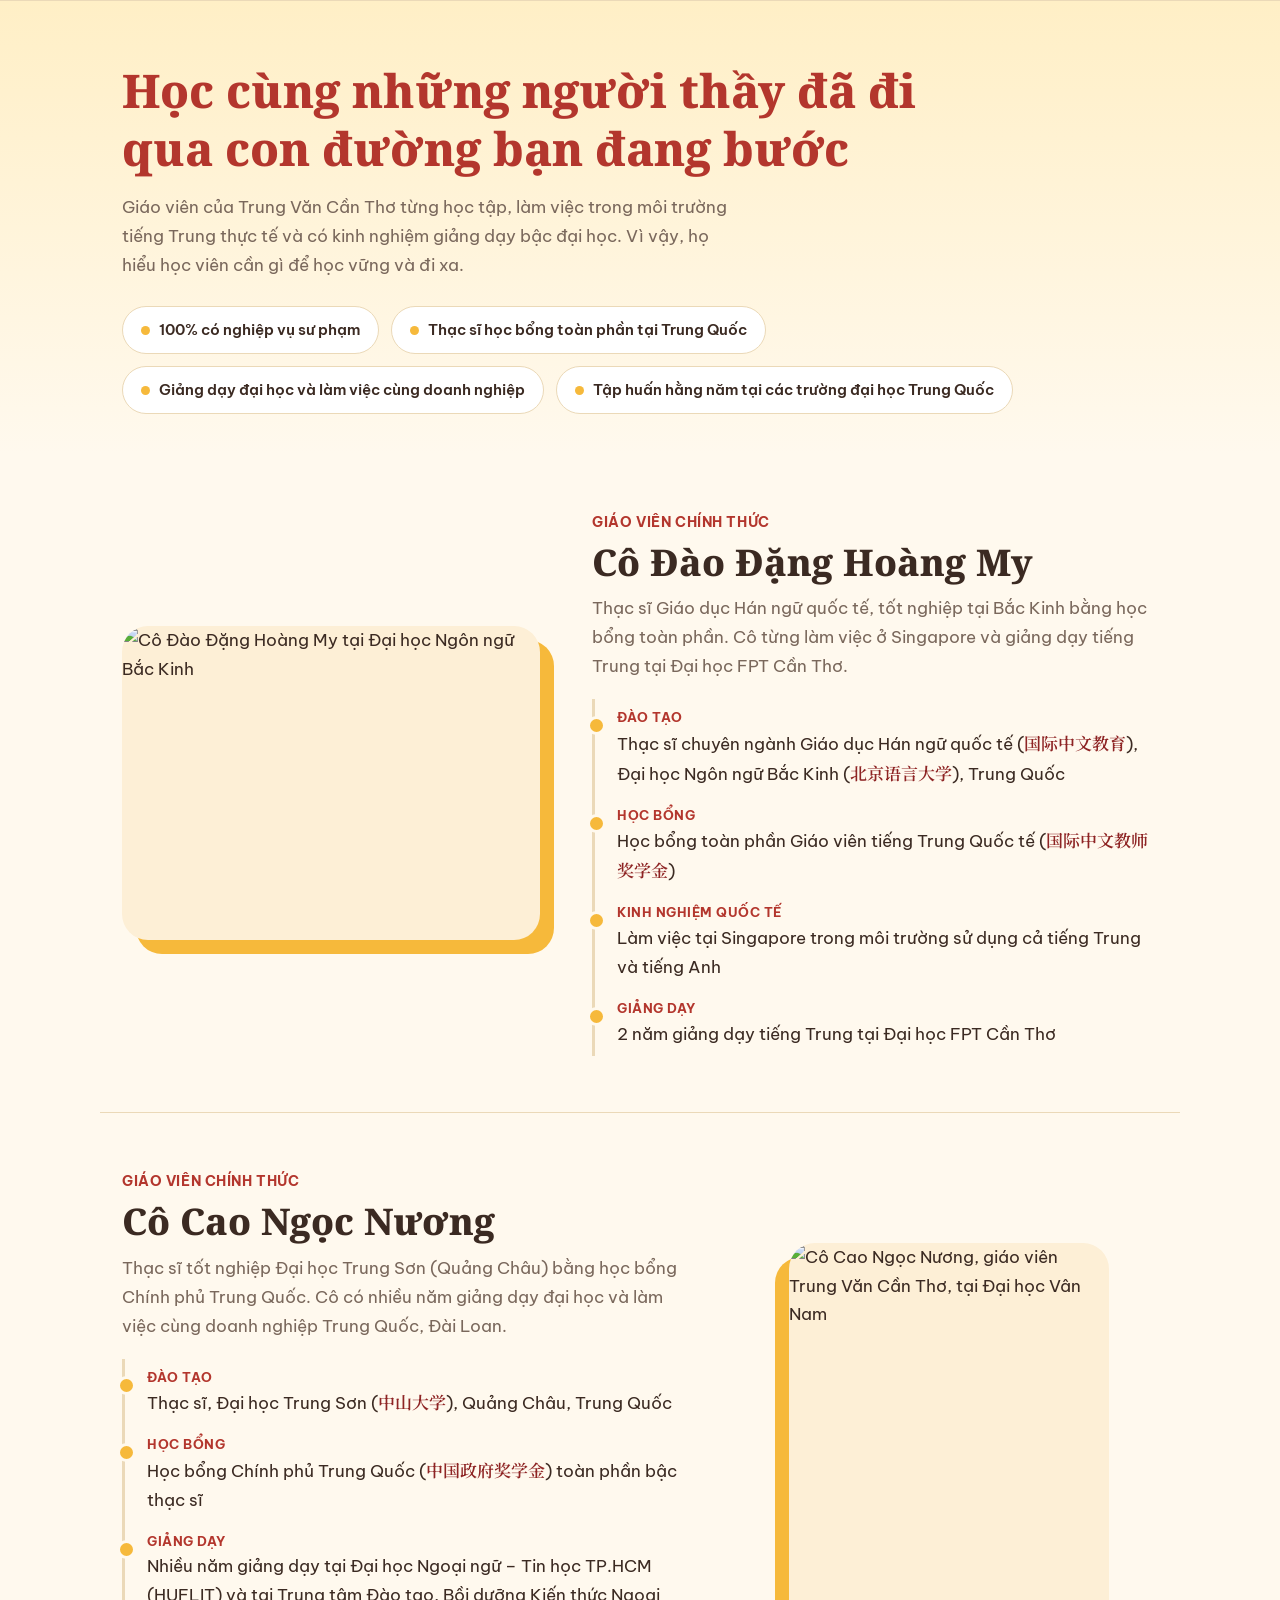
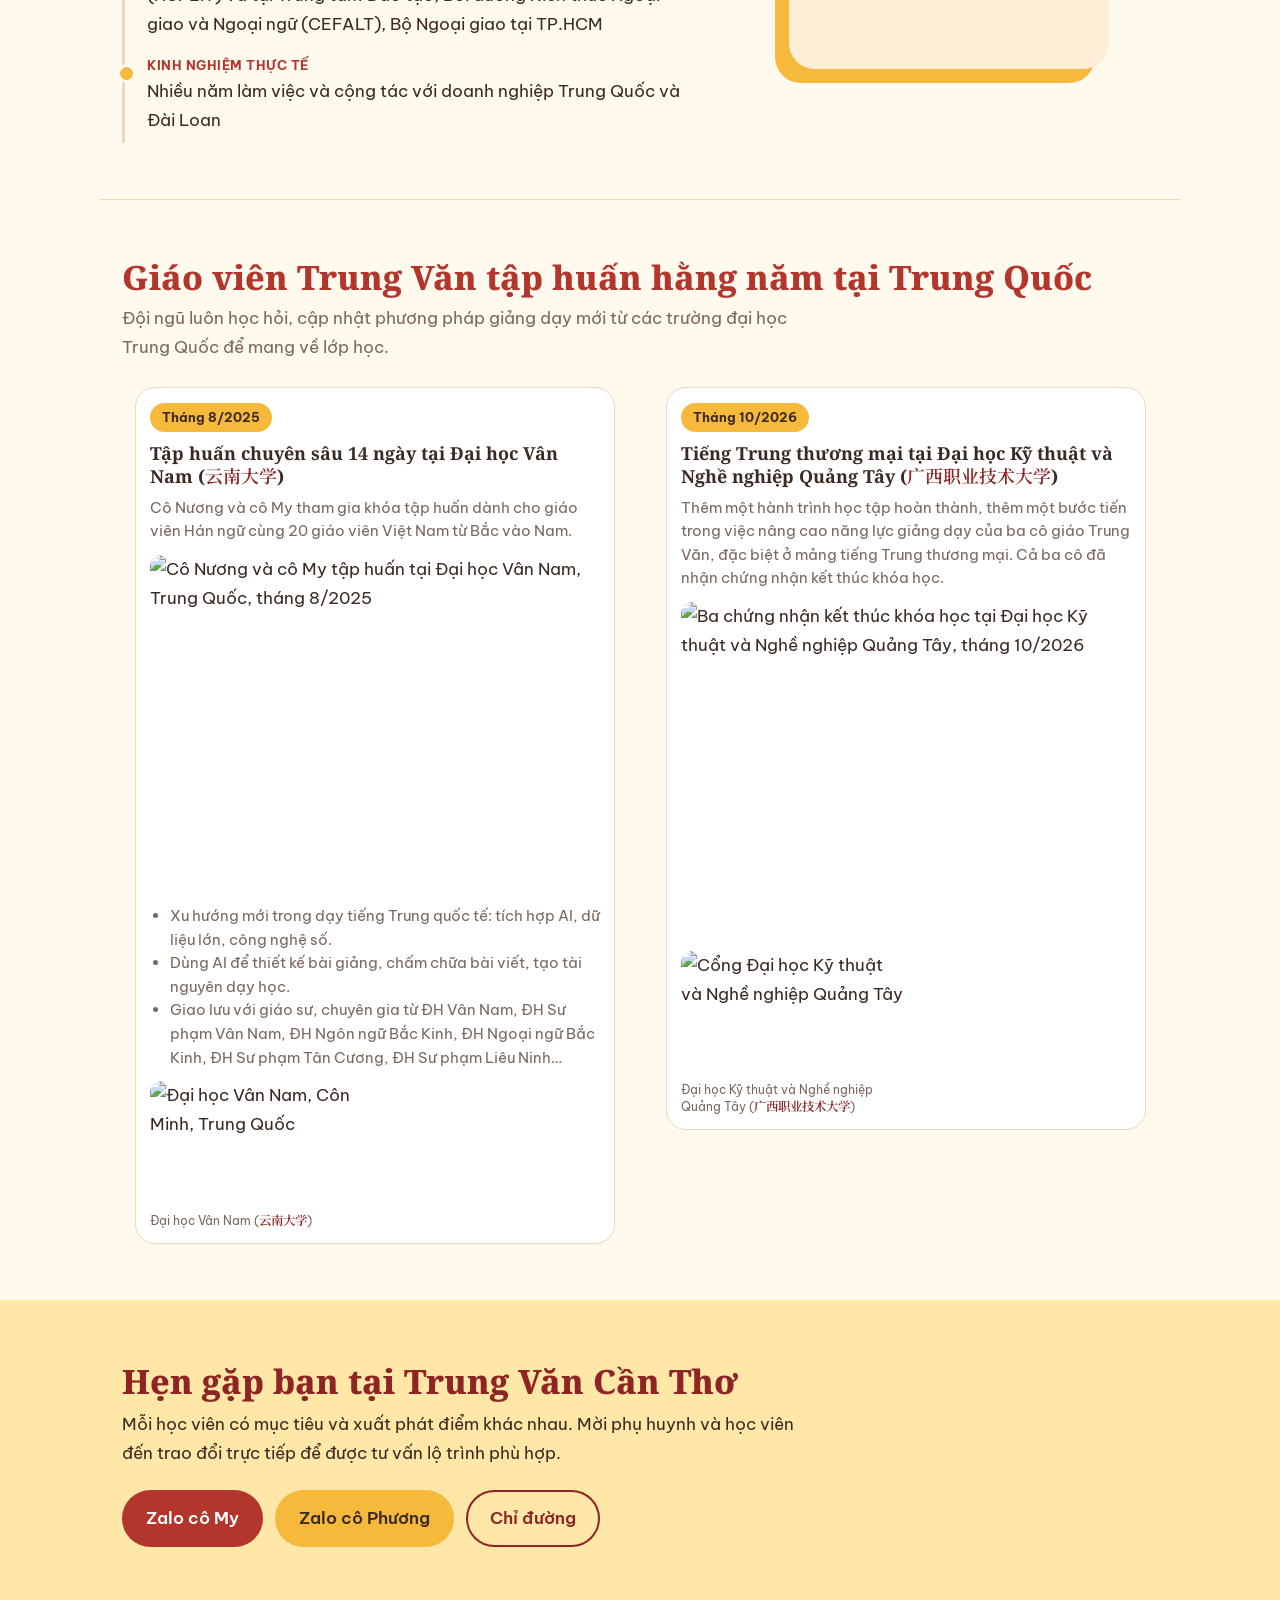
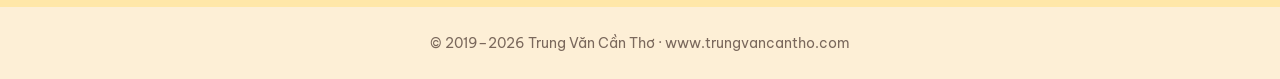
==== doi-ngu-giao-vien.html @ 6b7791e5 "Add files via upload" ====
<!DOCTYPE html>
<html lang="vi">
<head>
<meta charset="utf-8"><meta name="color-scheme" content="light">
<meta name="viewport" content="width=device-width, initial-scale=1, viewport-fit=cover">
<title>Đội ngũ giáo viên – Trung Văn Cần Thơ</title>
<meta name="description" content="Đội ngũ giáo viên Trung Văn Cần Thơ: thạc sĩ học bổng toàn phần tại Trung Quốc, giàu kinh nghiệm giảng dạy đại học và làm việc cùng doanh nghiệp.">
<link rel="preconnect" href="https://fonts.googleapis.com">
<link rel="preconnect" href="https://fonts.gstatic.com" crossorigin>
<link href="https://fonts.googleapis.com/css2?family=Be+Vietnam+Pro:wght@400;500;600;700&family=Noto+Serif:wght@700;800&family=Noto+Serif+SC:wght@600;900&display=swap" rel="stylesheet">
<style>
:root{--red:#B3362D;--red-d:#8E2424;--gold:#F6B93B;--gold-s:#FFE7A8;--bg:#FFF9EE;--bg2:#FDEFD6;--fg:#3B2A22;--mute:#7A685C;--card:#FFFFFF;--line:#EBD9B8;--hero1:#FFEFC6;
box-sizing:border-box;padding-top:env(safe-area-inset-top,0px);padding-bottom:env(safe-area-inset-bottom,0px)}


*{box-sizing:border-box;margin:0}
html{scroll-behavior:smooth;scroll-padding-top:84px}
body{background:var(--bg);color:var(--fg);font-family:'Be Vietnam Pro',system-ui,sans-serif;line-height:1.7;font-size:17px}
body::before{content:"";position:fixed;inset:0 0 auto;height:env(safe-area-inset-top,0px);background:var(--card);z-index:60}
a{color:inherit}
h1,h2,h3{font-family:'Noto Serif','Be Vietnam Pro',serif;line-height:1.25}
.wrap{max-width:1080px;margin:0 auto;padding:0 22px}
:focus-visible{outline:3px solid var(--red);outline-offset:3px}
header{position:sticky;top:env(safe-area-inset-top,0px);z-index:50;background:var(--card);border-bottom:1px solid var(--line)}
.bar{display:flex;align-items:center;gap:16px;padding:8px 22px;max-width:1080px;margin:0 auto}
.brand{display:flex;align-items:center;gap:10px;text-decoration:none;font-family:'Noto Serif',serif;font-weight:800;color:var(--red);font-size:1.05rem;white-space:nowrap}
.brand img{width:46px;height:46px;border-radius:50%;object-fit:cover;mix-blend-mode:multiply}

nav{margin-left:auto;display:flex;gap:2px;overflow-x:auto;scrollbar-width:none}
nav a{padding:8px 12px;border-radius:99px;text-decoration:none;font-size:.93rem;white-space:nowrap;font-weight:500}
nav a:hover{background:var(--bg2)}
nav a.on{background:var(--gold-s);color:#3B2A22;font-weight:700}
nav a.cta{background:var(--red);color:#fff;font-weight:600}
.hero{background:linear-gradient(180deg,var(--hero1),var(--bg));padding:60px 0 40px}
.hero h1{font-size:clamp(1.9rem,4.2vw,2.9rem);font-weight:800;color:var(--red);max-width:18em}
.hero p{margin-top:16px;max-width:36em;color:var(--mute);font-size:1.07rem}
.facts{display:flex;flex-wrap:wrap;gap:12px;margin-top:26px;list-style:none;padding:0}
.facts li{padding:10px 18px;border-radius:99px;background:var(--card);border:1px solid var(--line);font-weight:600;font-size:.95rem}
.facts li::before{content:"";display:inline-block;width:9px;height:9px;border-radius:50%;background:var(--gold);margin-right:9px}
section{padding:56px 0}
.teacher{display:grid;grid-template-columns:.85fr 1.15fr;gap:52px;align-items:center}
.teacher.rev{grid-template-columns:1.15fr .85fr}.teacher.rev .pic{order:2}
.pic{position:relative;aspect-ratio:4/5;border-radius:26px;overflow:hidden;box-shadow:14px 14px 0 var(--gold);background:var(--bg2)}
.rev .pic{box-shadow:-14px 14px 0 var(--gold)}
.pic img{width:100%;height:100%;object-fit:cover}
.pic .ph{height:100%;display:grid;place-items:center;text-align:center;color:var(--mute);font-size:.92rem;padding:20px}
.pic .ph b{display:block;font-family:'Noto Serif SC',serif;font-weight:900;font-size:5rem;color:var(--red);line-height:1.1}
.role{color:var(--red);font-weight:700;font-size:.9rem;letter-spacing:.04em;text-transform:uppercase}
.teacher h2{font-size:clamp(1.6rem,3.2vw,2.3rem);font-weight:800;margin:4px 0 10px}
.teacher .sum{color:var(--mute);margin-bottom:18px}
.cred{list-style:none;padding:0;border-left:3px solid var(--line)}
.cred li{position:relative;padding:8px 0 8px 22px}
.cred li::before{content:"";position:absolute;left:-8px;top:17px;width:13px;height:13px;border-radius:50%;background:var(--gold);border:3px solid var(--bg)}
.cred small{display:block;color:var(--red);font-weight:700;font-size:.8rem;letter-spacing:.04em;text-transform:uppercase}
.zh{font-family:'Noto Serif SC',serif;font-weight:600;color:var(--red-d)}

.pair{display:grid;grid-template-columns:1fr 1fr;gap:16px;margin-top:44px}.pair figure{position:relative;border-radius:20px;overflow:hidden;aspect-ratio:4/3;background:var(--bg2)}.pair img{width:100%;height:100%;object-fit:cover}.pair figcaption{position:absolute;left:0;right:0;bottom:0;padding:26px 14px 10px;color:#fff;font-size:.9rem;font-weight:600;background:linear-gradient(transparent,#000a)}
.collage{margin-top:44px}.collage figure{border-radius:22px;overflow:hidden;background:var(--bg2);box-shadow:0 10px 30px #0002}.collage img{display:block;width:100%;height:auto;-webkit-user-select:none;user-select:none;-webkit-touch-callout:none}.collage figcaption{padding:12px 18px;font-size:.92rem;color:var(--mute);background:var(--card)}
.div{height:1px;background:var(--line);max-width:1080px;margin:0 auto}
.contact{background:var(--gold-s);color:#3B2A22;padding:60px 0}
.contact h2{font-size:clamp(1.5rem,3vw,2.1rem);font-weight:800;color:var(--red-d)}
.contact p{margin:8px 0 22px;max-width:40em}
.btns{display:flex;flex-wrap:wrap;gap:12px}
.btn{display:inline-flex;padding:12px 22px;border-radius:99px;font-weight:600;text-decoration:none;border:2px solid transparent}
.btn.red{background:var(--red);color:#fff}.btn.gold{background:var(--gold);color:#3B2A22}
.btn.line{border-color:var(--red-d);color:var(--red-d)}
footer{background:var(--bg2);color:var(--mute);padding:24px 0;font-size:.9rem;text-align:center}
@media (max-width:860px){
.teacher,.teacher.rev{grid-template-columns:1fr;gap:32px}.teacher.rev .pic{order:0}
.pic{max-width:340px;margin:0 8px 14px 0}.rev .pic{box-shadow:14px 14px 0 var(--gold)}
.pair{grid-template-columns:1fr}.brand span{display:none}section{padding:44px 0}
}
@media (prefers-reduced-motion:reduce){*{scroll-behavior:auto!important}}


/* ===== ảnh vừa phải + watermark mờ ===== */
.pic{max-width:340px;justify-self:center;width:100%}
.teacher.rev .pic{justify-self:center}
.pic::after,.wm::after{content:"";position:absolute;inset:0;background:url("data:image/svg+xml,%3Csvg xmlns=%22http://www.w3.org/2000/svg%22 width=%22300%22 height=%22200%22%3E%3Cg transform=%22rotate%28-28 150 100%29%22 font-family=%22Arial%2Csans-serif%22 font-weight=%22700%22 font-size=%2220%22 text-anchor=%22middle%22%3E%3Ctext x=%22151%22 y=%22101%22 fill=%22%23000%22 fill-opacity=%22.10%22%3ETRUNG VAN CAN THO%3C/text%3E%3Ctext x=%22150%22 y=%22100%22 fill=%22%23fff%22 fill-opacity=%22.30%22%3ETRUNG VAN CAN THO%3C/text%3E%3C/g%3E%3C/svg%3E") repeat;pointer-events:auto;z-index:2}
.wm{position:relative}
.collage{max-width:760px;margin-left:auto;margin-right:auto}
.collage figure{max-width:100%}
.pic img,.wm img{-webkit-user-select:none;user-select:none;-webkit-touch-callout:none}
@media (max-width:860px){.pic{max-width:280px;justify-self:start}.collage{margin-top:32px}}
.pic::after{background:none}
/* ảnh giáo viên: ảnh toàn cảnh, giữ đúng tỉ lệ gốc (không cắt/phóng to), cỡ nhỏ */
.pic{aspect-ratio:auto!important;max-width:320px}.pic.land{max-width:440px}.pic img{display:block;width:100%;height:auto;object-fit:contain}
@media (max-width:860px){.pic{max-width:280px}.pic.land{max-width:340px}}
/* ===== tập huấn tại Trung Quốc ===== */
.train .head h2{font-size:clamp(1.5rem,3vw,2.1rem);font-weight:800;color:var(--red)}
.train .head p{color:var(--mute);margin:6px 0 26px;max-width:40em}
.train-grid{display:grid;grid-template-columns:repeat(2,minmax(0,1fr));gap:26px;align-items:start}
.train-card{background:var(--card);border:1px solid var(--line);border-radius:20px;padding:14px;width:100%;max-width:480px;margin:0 auto}
.train-card .tag{display:inline-block;padding:3px 12px;border-radius:99px;background:var(--gold);color:#3B2A22;font-weight:700;font-size:.82rem}
.train-card h3{font-size:1.12rem;margin:10px 0 6px}
.train-card p,.train-card li{font-size:.95rem;line-height:1.55;color:var(--mute)}
.train-card p{margin:8px 0}.train-card ul{padding-left:20px;margin:8px 0 0}
.train-card img{display:block;width:100%;height:auto;border-radius:12px;pointer-events:none;-webkit-user-select:none;user-select:none}
.train-main{margin:12px 0}.train-main img{aspect-ratio:4/3;object-fit:cover}
.train-school{width:50%;margin-top:12px}.train-school img{aspect-ratio:16/9;object-fit:cover}
.train-school small{display:block;margin-top:4px;color:var(--mute);font-size:.78rem;line-height:1.3}
@media (max-width:760px){.train-grid{grid-template-columns:1fr;gap:22px}.train-card{max-width:420px}.train-school{width:62%}}


html{color-scheme:light}
</style>
<link rel="icon" href="favicon.png" type="image/png"><meta name="theme-color" content="#B3362D">
<link rel="stylesheet" href="assets/site.css">
</head>
<body>
<header class="site" id="site-header" data-active="doi-ngu-giao-vien"></header>
<script src="assets/site.js"></script>

<main id="top">
<div class="hero"><div class="wrap">
 <h1>Học cùng những người thầy đã đi qua con đường bạn đang bước</h1>
 <p>Giáo viên của Trung Văn Cần Thơ từng học tập, làm việc trong môi trường tiếng Trung thực tế và có kinh nghiệm giảng dạy bậc đại học. Vì vậy, họ hiểu học viên cần gì để học vững và đi xa.</p>
 <ul class="facts"><li>100% có nghiệp vụ sư phạm</li><li>Thạc sĩ học bổng toàn phần tại Trung Quốc</li><li>Giảng dạy đại học và làm việc cùng doanh nghiệp</li><li>Tập huấn hằng năm tại các trường đại học Trung Quốc</li></ul>
</div></div>

<!--
  GIÁO VIÊN: mỗi giáo viên là 1 khối <section>…</section>. Muốn thêm giáo viên: sao chép nguyên 1 khối
  (giữ class "teacher" hoặc "teacher rev" để ảnh nằm trái/phải xen kẽ), đổi tên, học vị, ảnh trong images/giao-vien/.
-->
<section><div class="wrap teacher">
 <div class="pic land"><img src="images/giao-vien/co-dao-dang-hoang-my.jpg" alt="Cô Đào Đặng Hoàng My tại Đại học Ngôn ngữ Bắc Kinh" draggable="false" oncontextmenu="return false" width="640" height="480"></div>
 <div>
  <div class="role">Giáo viên chính thức</div>
  <h2>Cô Đào Đặng Hoàng My</h2>
  <p class="sum">Thạc sĩ Giáo dục Hán ngữ quốc tế, tốt nghiệp tại Bắc Kinh bằng học bổng toàn phần. Cô từng làm việc ở Singapore và giảng dạy tiếng Trung tại Đại học FPT Cần Thơ.</p>
  <ul class="cred">
   <li><small>Đào tạo</small>Thạc sĩ chuyên ngành Giáo dục Hán ngữ quốc tế (<span class="zh">国际中文教育</span>), Đại học Ngôn ngữ Bắc Kinh (<span class="zh">北京语言大学</span>), Trung Quốc</li>
   <li><small>Học bổng</small>Học bổng toàn phần Giáo viên tiếng Trung Quốc tế (<span class="zh">国际中文教师奖学金</span>)</li>
   <li><small>Kinh nghiệm quốc tế</small>Làm việc tại Singapore trong môi trường sử dụng cả tiếng Trung và tiếng Anh</li>
   <li><small>Giảng dạy</small>2 năm giảng dạy tiếng Trung tại Đại học FPT Cần Thơ</li>
  </ul>
 </div>
</div></section>

<div class="div"></div>

<section><div class="wrap teacher rev">
 <div>
  <div class="role">Giáo viên chính thức</div>
  <h2>Cô Cao Ngọc Nương</h2>
  <p class="sum">Thạc sĩ tốt nghiệp Đại học Trung Sơn (Quảng Châu) bằng học bổng Chính phủ Trung Quốc. Cô có nhiều năm giảng dạy đại học và làm việc cùng doanh nghiệp Trung Quốc, Đài Loan.</p>
  <ul class="cred">
   <li><small>Đào tạo</small>Thạc sĩ, Đại học Trung Sơn (<span class="zh">中山大学</span>), Quảng Châu, Trung Quốc</li>
   <li><small>Học bổng</small>Học bổng Chính phủ Trung Quốc (<span class="zh">中国政府奖学金</span>) toàn phần bậc thạc sĩ</li>
   <li><small>Giảng dạy</small>Nhiều năm giảng dạy tại Đại học Ngoại ngữ – Tin học TP.HCM (HUFLIT) và tại Trung tâm Đào tạo, Bồi dưỡng Kiến thức Ngoại giao và Ngoại ngữ (CEFALT), Bộ Ngoại giao tại TP.HCM</li>
   <li><small>Kinh nghiệm thực tế</small>Nhiều năm làm việc và cộng tác với doanh nghiệp Trung Quốc và Đài Loan</li>
  </ul>
 </div>
 <div class="pic"><img src="images/giao-vien/co-cao-ngoc-nuong.jpg" alt="Cô Cao Ngọc Nương, giáo viên Trung Văn Cần Thơ, tại Đại học Vân Nam" draggable="false" oncontextmenu="return false" width="480" height="640"></div>
</div></section>

<div class="div"></div>
<section class="train" id="tap-huan"><div class="wrap">
<div class="head"><h2>Giáo viên Trung Văn tập huấn hằng năm tại Trung Quốc</h2><p>Đội ngũ luôn học hỏi, cập nhật phương pháp giảng dạy mới từ các trường đại học Trung Quốc để mang về lớp học.</p></div>
<!--
  TẬP HUẤN: mỗi đợt là 1 khối <article class="train-card">…</article>. Muốn thêm đợt mới:
  sao chép nguyên 1 khối, dán lên trên cùng (mới nhất ở đầu), đổi ngày, tên khóa, ảnh trong images/doi-ngu/.
-->
<div class="train-grid">
<article class="train-card">
<span class="tag">Tháng 8/2025</span>
<h3>Tập huấn chuyên sâu 14 ngày tại Đại học Vân Nam (<span class="zh">云南大学</span>)</h3>
<p>Cô Nương và cô My tham gia khóa tập huấn dành cho giáo viên Hán ngữ cùng 20 giáo viên Việt Nam từ Bắc vào Nam.</p>
<div class="train-main" oncontextmenu="return false"><img src="images/doi-ngu/van-nam-2025.jpg" alt="Cô Nương và cô My tập huấn tại Đại học Vân Nam, Trung Quốc, tháng 8/2025" loading="lazy" draggable="false" width="1100" height="825"></div>
<ul>
<li>Xu hướng mới trong dạy tiếng Trung quốc tế: tích hợp AI, dữ liệu lớn, công nghệ số.</li>
<li>Dùng AI để thiết kế bài giảng, chấm chữa bài viết, tạo tài nguyên dạy học.</li>
<li>Giao lưu với giáo sư, chuyên gia từ ĐH Vân Nam, ĐH Sư phạm Vân Nam, ĐH Ngôn ngữ Bắc Kinh, ĐH Ngoại ngữ Bắc Kinh, ĐH Sư phạm Tân Cương, ĐH Sư phạm Liêu Ninh…</li>
</ul>
<div class="train-school" oncontextmenu="return false"><img src="images/doi-ngu/dai-hoc-van-nam.jpg" alt="Đại học Vân Nam, Côn Minh, Trung Quốc" loading="lazy" draggable="false" width="750" height="421"><small>Đại học Vân Nam (<span class="zh">云南大学</span>)</small></div>
</article>
<article class="train-card">
<span class="tag">Tháng 10/2026</span>
<h3>Tiếng Trung thương mại tại Đại học Kỹ thuật và Nghề nghiệp Quảng Tây (<span class="zh">广西职业技术大学</span>)</h3>
<p>Thêm một hành trình học tập hoàn thành, thêm một bước tiến trong việc nâng cao năng lực giảng dạy của ba cô giáo Trung Văn, đặc biệt ở mảng tiếng Trung thương mại. Cả ba cô đã nhận chứng nhận kết thúc khóa học.</p>
<div class="train-main" oncontextmenu="return false"><img src="images/doi-ngu/quang-tay-chung-nhan-2026.jpg" alt="Ba chứng nhận kết thúc khóa học tại Đại học Kỹ thuật và Nghề nghiệp Quảng Tây, tháng 10/2026" loading="lazy" draggable="false" width="940" height="702"></div>
<div class="train-school" oncontextmenu="return false"><img src="images/doi-ngu/quang-tay-truong.jpg" alt="Cổng Đại học Kỹ thuật và Nghề nghiệp Quảng Tây" loading="lazy" draggable="false" width="577" height="346"><small>Đại học Kỹ thuật và Nghề nghiệp Quảng Tây (<span class="zh">广西职业技术大学</span>)</small></div>
</article>
</div></div></section>
</main>

<section class="contact" id="lien-he"><div class="wrap">
 <h2>Hẹn gặp bạn tại Trung Văn Cần Thơ</h2>
 <p>Mỗi học viên có mục tiêu và xuất phát điểm khác nhau. Mời phụ huynh và học viên đến trao đổi trực tiếp để được tư vấn lộ trình phù hợp.</p>
 <div class="btns">
  <a class="btn red" href="https://zalo.me/0906902701" target="_blank" rel="noopener">Zalo cô My</a>
  <a class="btn gold" href="https://zalo.me/0917740506" target="_blank" rel="noopener">Zalo cô Phương</a>
  <a class="btn line" href="https://maps.app.goo.gl/RbNLQRDqEKZdAwNG6" target="_blank" rel="noopener">Chỉ đường</a>
 </div>
</div></section>
<footer><div class="wrap">© 2019–<span data-year>2026</span> Trung Văn Cần Thơ · www.trungvancantho.com</div></footer>
</body>
</html>
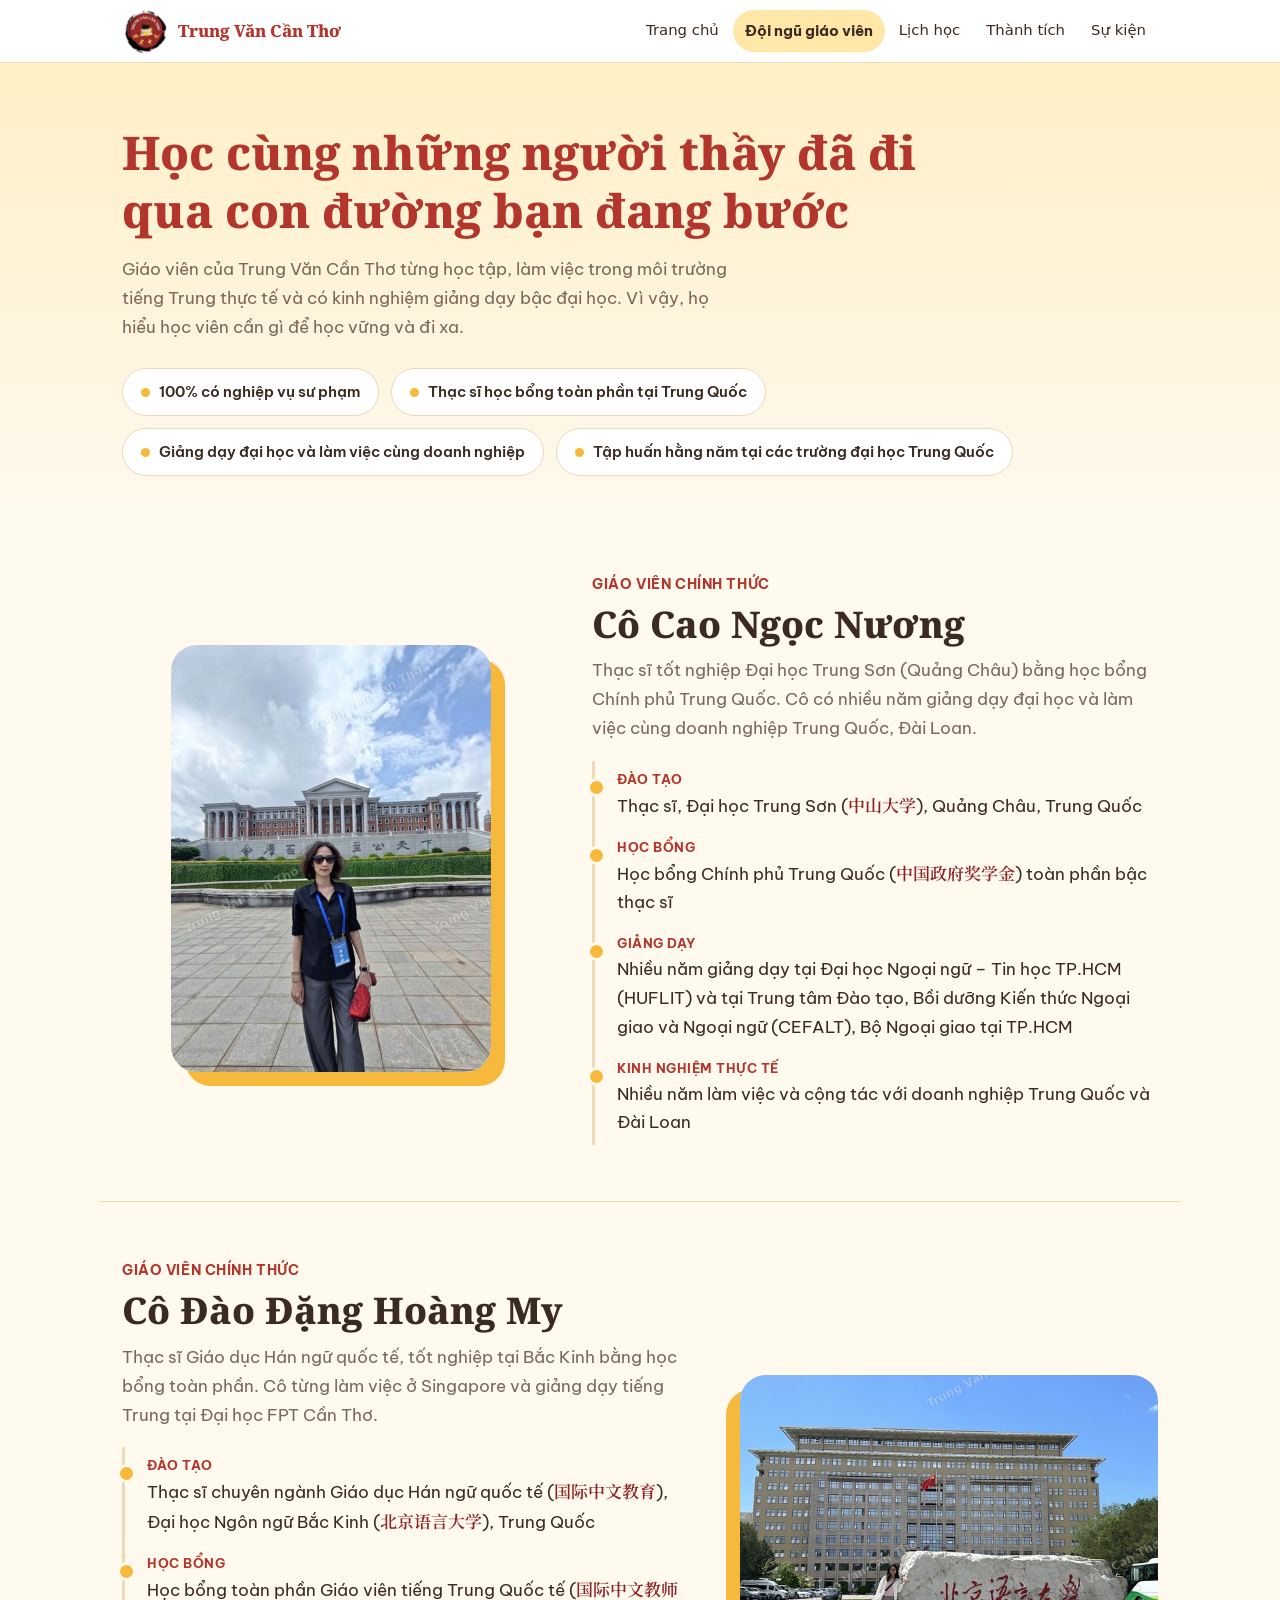
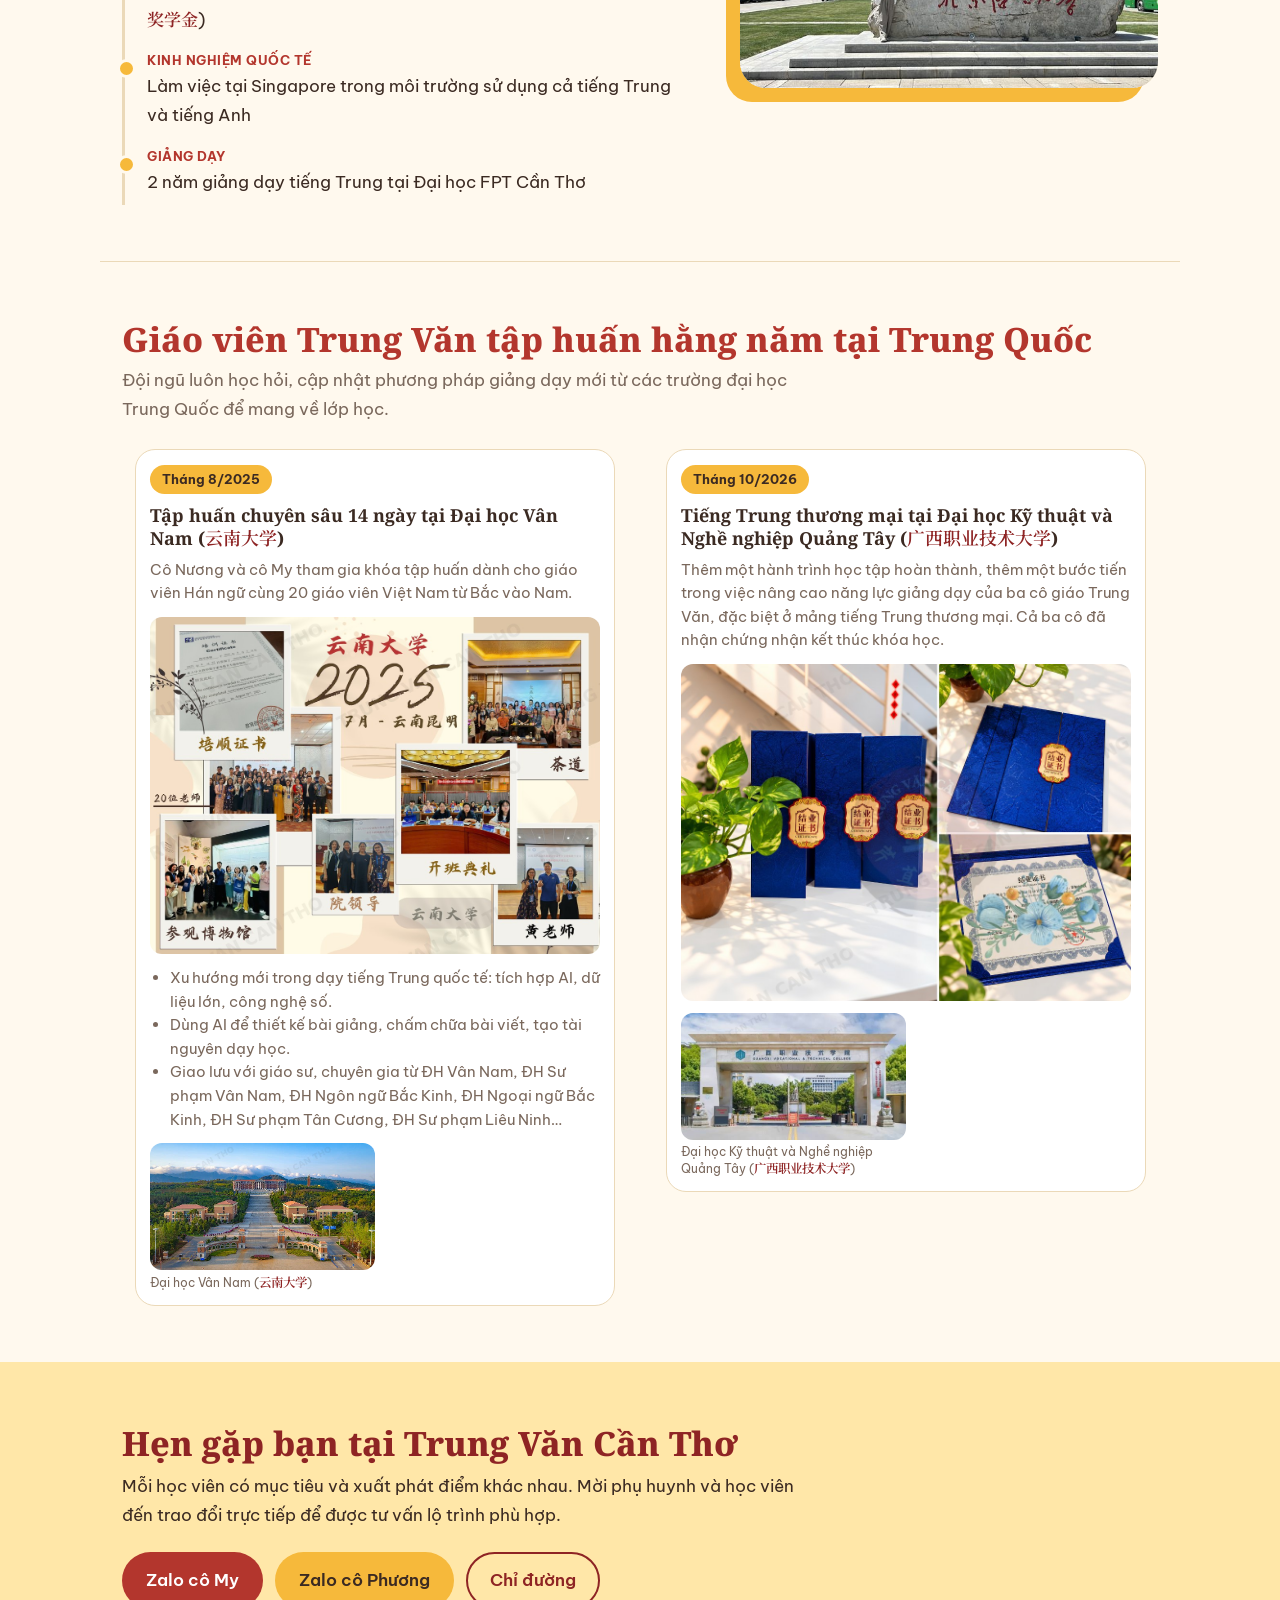
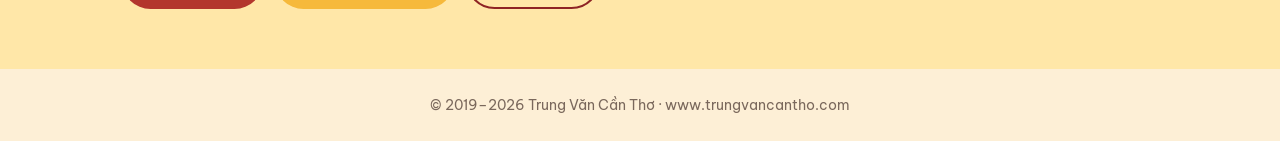
==== commit 403d4ad4: "Add files via upload" ====
--- a/doi-ngu-giao-vien.html
+++ b/doi-ngu-giao-vien.html
@@ -123,7 +123,24 @@
   (giữ class "teacher" hoặc "teacher rev" để ảnh nằm trái/phải xen kẽ), đổi tên, học vị, ảnh trong images/giao-vien/.
 -->
 <section><div class="wrap teacher">
- <div class="pic land"><img src="images/giao-vien/co-dao-dang-hoang-my.jpg" alt="Cô Đào Đặng Hoàng My tại Đại học Ngôn ngữ Bắc Kinh" draggable="false" oncontextmenu="return false" width="640" height="480"></div>
+ <div class="pic"><img src="images/giao-vien/co-cao-ngoc-nuong.jpg" alt="Cô Cao Ngọc Nương, giáo viên Trung Văn Cần Thơ, tại Đại học Vân Nam" draggable="false" oncontextmenu="return false" width="480" height="640"></div>
+
+ <div>
+  <div class="role">Giáo viên chính thức</div>
+  <h2>Cô Cao Ngọc Nương</h2>
+  <p class="sum">Thạc sĩ tốt nghiệp Đại học Trung Sơn (Quảng Châu) bằng học bổng Chính phủ Trung Quốc. Cô có nhiều năm giảng dạy đại học và làm việc cùng doanh nghiệp Trung Quốc, Đài Loan.</p>
+  <ul class="cred">
+   <li><small>Đào tạo</small>Thạc sĩ, Đại học Trung Sơn (<span class="zh">中山大学</span>), Quảng Châu, Trung Quốc</li>
+   <li><small>Học bổng</small>Học bổng Chính phủ Trung Quốc (<span class="zh">中国政府奖学金</span>) toàn phần bậc thạc sĩ</li>
+   <li><small>Giảng dạy</small>Nhiều năm giảng dạy tại Đại học Ngoại ngữ – Tin học TP.HCM (HUFLIT) và tại Trung tâm Đào tạo, Bồi dưỡng Kiến thức Ngoại giao và Ngoại ngữ (CEFALT), Bộ Ngoại giao tại TP.HCM</li>
+   <li><small>Kinh nghiệm thực tế</small>Nhiều năm làm việc và cộng tác với doanh nghiệp Trung Quốc và Đài Loan</li>
+  </ul>
+ </div>
+</div></section>
+
+<div class="div"></div>
+
+<section><div class="wrap teacher rev">
  <div>
   <div class="role">Giáo viên chính thức</div>
   <h2>Cô Đào Đặng Hoàng My</h2>
@@ -135,23 +152,8 @@
    <li><small>Giảng dạy</small>2 năm giảng dạy tiếng Trung tại Đại học FPT Cần Thơ</li>
   </ul>
  </div>
-</div></section>
-
-<div class="div"></div>
-
-<section><div class="wrap teacher rev">
- <div>
-  <div class="role">Giáo viên chính thức</div>
-  <h2>Cô Cao Ngọc Nương</h2>
-  <p class="sum">Thạc sĩ tốt nghiệp Đại học Trung Sơn (Quảng Châu) bằng học bổng Chính phủ Trung Quốc. Cô có nhiều năm giảng dạy đại học và làm việc cùng doanh nghiệp Trung Quốc, Đài Loan.</p>
-  <ul class="cred">
-   <li><small>Đào tạo</small>Thạc sĩ, Đại học Trung Sơn (<span class="zh">中山大学</span>), Quảng Châu, Trung Quốc</li>
-   <li><small>Học bổng</small>Học bổng Chính phủ Trung Quốc (<span class="zh">中国政府奖学金</span>) toàn phần bậc thạc sĩ</li>
-   <li><small>Giảng dạy</small>Nhiều năm giảng dạy tại Đại học Ngoại ngữ – Tin học TP.HCM (HUFLIT) và tại Trung tâm Đào tạo, Bồi dưỡng Kiến thức Ngoại giao và Ngoại ngữ (CEFALT), Bộ Ngoại giao tại TP.HCM</li>
-   <li><small>Kinh nghiệm thực tế</small>Nhiều năm làm việc và cộng tác với doanh nghiệp Trung Quốc và Đài Loan</li>
-  </ul>
- </div>
- <div class="pic"><img src="images/giao-vien/co-cao-ngoc-nuong.jpg" alt="Cô Cao Ngọc Nương, giáo viên Trung Văn Cần Thơ, tại Đại học Vân Nam" draggable="false" oncontextmenu="return false" width="480" height="640"></div>
+
+ <div class="pic land"><img src="images/giao-vien/co-dao-dang-hoang-my.jpg" alt="Cô Đào Đặng Hoàng My tại Đại học Ngôn ngữ Bắc Kinh" draggable="false" oncontextmenu="return false" width="640" height="480"></div>
 </div></section>
 
 <div class="div"></div>
--- a/assets/site.css
+++ b/assets/site.css
@@ -0,0 +1,29 @@
+/* MENU & KHUNG CHUNG – dùng cho cả 5 trang. Sửa ở đây là đổi toàn bộ website. */
+/* ===== menu chung (đồng bộ 5 trang) ===== */
+body::before{content:"";position:fixed;inset:0 0 auto;height:env(safe-area-inset-top,0px);background:var(--card);z-index:60}
+header.site{position:sticky;top:env(safe-area-inset-top,0px);z-index:50;display:block;max-width:none;margin:0;padding:0;background:var(--card);border-bottom:1px solid var(--line)}
+header.site .bar{display:flex;align-items:center;gap:16px;padding:8px 22px;max-width:1080px;margin:0 auto}
+header.site .brand{display:flex;align-items:center;gap:10px;text-decoration:none;font-family:'Noto Serif',serif;font-weight:800;color:var(--red);font-size:1.05rem;white-space:nowrap}
+header.site .brand img{width:46px;height:46px;border-radius:50%;object-fit:cover;mix-blend-mode:multiply}
+
+header.site nav{margin-left:auto;display:flex;gap:2px;overflow:visible}
+header.site nav a{padding:8px 12px;border-radius:99px;text-decoration:none;font-size:.93rem;white-space:nowrap;font-weight:500;color:var(--fg)}
+header.site nav a:hover{background:var(--bg2)}
+header.site nav a[aria-current]{background:var(--gold-s);color:#3B2A22;font-weight:700}
+.menu-btn{display:none;margin-left:auto;width:44px;height:44px;align-items:center;justify-content:center;background:none;border:0;border-radius:12px;color:var(--red);cursor:pointer}
+.menu-btn span,.menu-btn span::before,.menu-btn span::after{display:block;content:"";width:22px;height:2.5px;background:currentColor;border-radius:2px;position:relative;transition:transform .2s,top .2s,background .2s}
+.menu-btn span::before{position:absolute;top:-7px}.menu-btn span::after{position:absolute;top:7px}
+header.site.open .menu-btn span{background:transparent}
+header.site.open .menu-btn span::before{top:0;transform:rotate(45deg)}
+header.site.open .menu-btn span::after{top:0;transform:rotate(-45deg)}
+@media (max-width:900px) and (min-width:721px){header.site .brand span{display:none}}
+@media (max-width:720px){
+header.site .bar{flex-wrap:wrap;gap:0 8px;padding:6px 16px}
+header.site .brand span{display:inline;font-size:1rem}
+.menu-btn{display:flex}
+header.site nav{display:none;width:100%;flex-direction:column;margin:0;padding:6px 0 10px;border-top:1px solid var(--line)}
+header.site.open nav{display:flex}
+header.site nav a{padding:13px 14px;border-radius:12px;font-size:1rem;white-space:normal}
+}
+img{max-width:100%}
+html{color-scheme:light}
